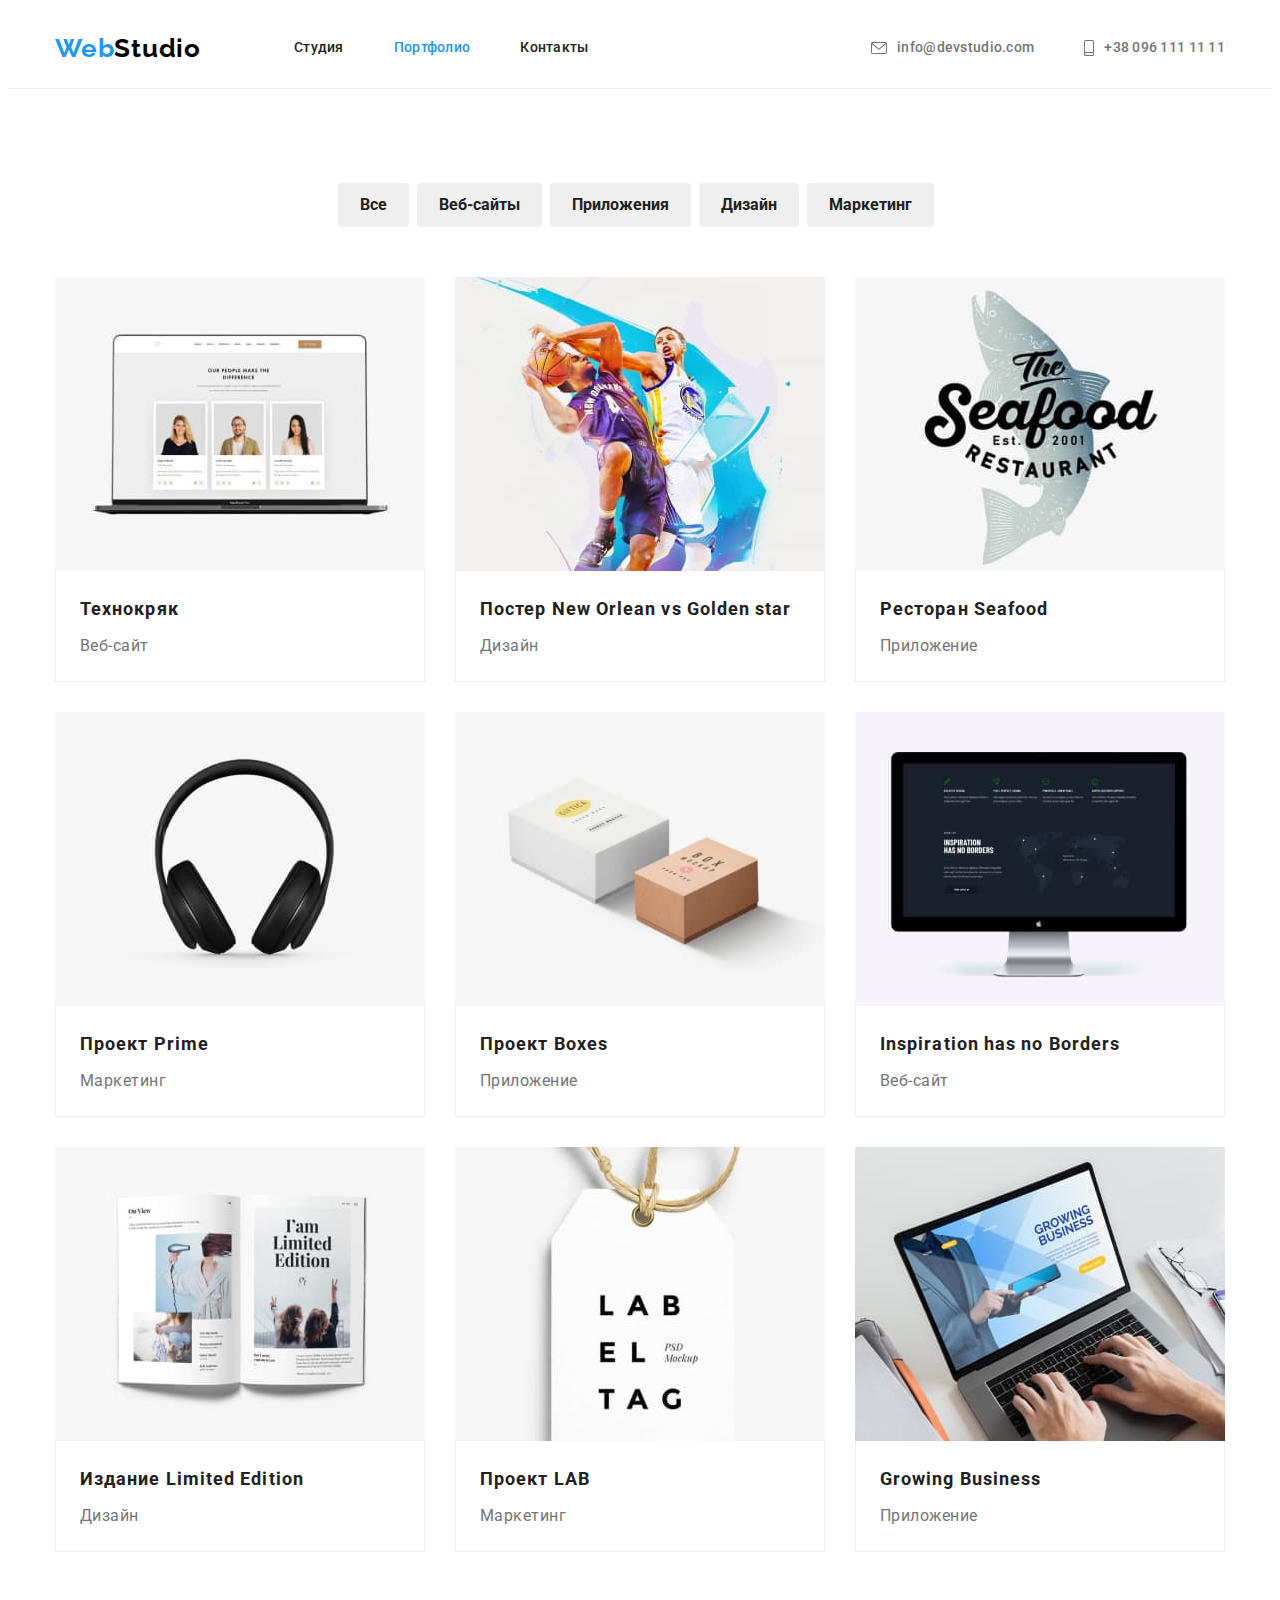
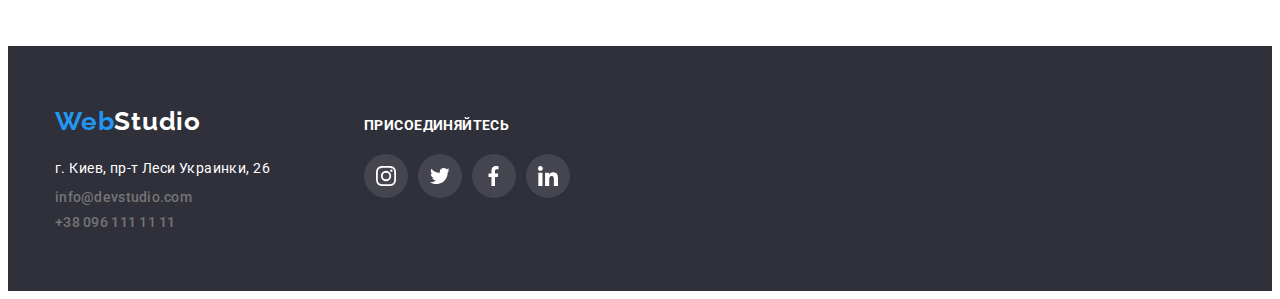
==== pages/portfolio.html @ b1bc1c3c "ДЗ 5" ====
<!DOCTYPE html>
<html lang="en">

<head>
	<meta charset="UTF-8">
	<meta name="viewport" content="width=device-width, initial-scale=1.0">
	<title>Document</title>
	<link rel="stylesheet" href="https://cdnjs.cloudflare.com/ajax/libs/modern-normalize/1.0.0/modern-normalize.min.css"
		integrity="sha512-ISS7cAi1PEhQ8jnbJpJZMd29NlhNj4AWYyLOSp2CE/CsHxTCu+r+t0D2yoJudVrd0/8fTVPUVDzY5Tvli75u/g=="
		crossorigin="anonymous" />
	<link rel="preconnect" href="https://fonts.gstatic.com">
	<link
		href="https://fonts.googleapis.com/css2?family=Raleway:wght@700&family=Roboto:wght@400;500;700;900&display=swap"
		rel="stylesheet">
	<link rel="stylesheet" href="../css/style.css">
</head>

<body>
	<!-- ШАПКА САЙТА-->
	<header class="header">
		<div class="container">
			<nav class="menu">
				<a href="#" class="logo">Web<span class="logo-color-black">Studio</span></a>
				<ul class="navigation">
					<li>
						<a class="link" href="../index.html">Студия</a>
					</li>
					<li>
						<a class="link current" href="#">Портфолио</a>
					</li>
					<li>
						<a class="link child-contacts" href="">Контакты</a>
					</li>
				</ul>
			</nav>
			<ul class="margin-contacts">
				<li>
					<a class="contacts" href="mailto:info@devstudio.com">
						<svg class="icon-header" width=16px height=12px>
							<use href="../img/symbol-defs.svg#icon-mailto"></use>
						</svg>
						info@devstudio.com
					</a>
				</li>
				<li>
					<a class="contacts" href="tel:+380961111111">
						<svg class="icon-header" width=10px height=16px>
							<use href="../img/symbol-defs.svg#icon-phone"></use>
						</svg>
						+38 096 111 11 11
					</a>
				</li>
			</ul>
		</div>
		<div></div>
	</header>
	<!-- /ШАПКА САЙТА-->
	<!-- ОСНОВНАЯ ИНФОРМАЦИЯ-->
	<main>
		<section class="main-portfolio">
			<div class="container">
				<h1 class="title-portfolio">Основные наши работы</h1>
				<ul class="batton-list">
					<li><button class="button-portfolio" type="button">Все</button></li>
					<li><button class="button-portfolio" type="button">Веб-сайты</button></li>
					<li><button class="button-portfolio" type="button">Приложения</button></li>
					<li><button class="button-portfolio" type="button">Дизайн</button></li>
					<li><button class="button-portfolio" type="button">Маркетинг</button></li>
				</ul>
				<ul class="container-kards">
					<li class="portfolio-kards">
						<a class="portfolio-shadow" href="">
							<img src="../img/portfolio/tehno.jpg" alt="Технокряк" width="370">
							<div class="main-list">
								<h2 class="activity">Технокряк</h2>
								<p class="activity-prof">Веб-сайт</p>
							</div>
						</a>
					</li>
					<li class="portfolio-kards">
						<a class="portfolio-shadow" href="">
							<img src="../img/portfolio/no-vs-gs.jpg" alt="Постер New Orlean vs Golden star" width="370">
							<div class="main-list">
								<h2 class="activity">Постер New Orlean vs Golden star</h2>
								<p class="activity-prof">Дизайн</p>
							</div>
						</a>
					</li>
					<li class="portfolio-kards">
						<a class="portfolio-shadow" href="">
							<img src="../img/portfolio/seafood.jpg" alt="Ресторан Seafood" width="370">
							<div class="main-list">
								<h2 class="activity">Ресторан Seafood</h2>
								<p class="activity-prof">Приложение</p>
							</div>
						</a>
					</li>
					<li class="portfolio-kards">
						<a class="portfolio-shadow" href="">
							<img src="../img/portfolio/prime.jpg" alt="Проект Prime" width="370">
							<div class="main-list">
								<h2 class="activity">Проект Prime</h2>
								<p class="activity-prof">Маркетинг</p>
							</div>
						</a>
					</li>
					<li class="portfolio-kards">
						<a class="portfolio-shadow" href="">
							<img src="../img/portfolio/boxes.jpg" alt="Проект Boxes" width="370">
							<div class="main-list">
								<h2 class="activity">Проект Boxes</h2>
								<p class="activity-prof">Приложение</p>
							</div>
						</a>
					</li>
					<li class="portfolio-kards">
						<a class="portfolio-shadow" href="">
							<img src="../img/portfolio/ins-borders.jpg" alt="Inspiration has no Borders" width="370">
							<div class="main-list">
								<h2 class="activity">Inspiration has no Borders</h2>
								<p class="activity-prof">Веб-сайт</p>
							</div>
						</a>
					</li>
					<li class="portfolio-kards">
						<a class="portfolio-shadow" href="">
							<img src="../img/portfolio/limited-edition.jpg" alt="Издание Limited Edition" width="370">
							<div class="main-list">
								<h2 class="activity">Издание Limited Edition</h2>
								<p class="activity-prof">Дизайн</p>
							</div>
						</a>
					</li>
					<li class="portfolio-kards">
						<a class="portfolio-shadow" href="">
							<img src="../img/portfolio/lab.jpg" alt="Проект LAB" width="370">
							<div class="main-list">
								<h2 class="activity">Проект LAB</h2>
								<p class="activity-prof">Маркетинг</p>
							</div>
						</a>
					</li>
					<li class="portfolio-kards">
						<a class="portfolio-shadow" href="">
							<img src="../img/portfolio/gr-business.jpg" alt="Growing Business" width="370">
							<div class="main-list">
								<h2 class="activity">Growing Business</h2>
								<p class="activity-prof">Приложение</p>
							</div>
						</a>
					</li>
				</ul>
			</div>
		</section>
	</main>
	<!-- /ОСНОВНАЯ ИНФОРМАЦИЯ-->
	<!-- Футер-->
	<footer class="footer-bg">
		<div class="container">
			<ul class="container-footer">
				<li>
					<a class="logo" href="#">Web<span class="logo-color-white">Studio</span></a>
					<address class="address">г. Киев, пр-т Леси Украинки, 26</address>
					<ul>
						<li class="margin-mailto">
							<a class="contacts-footer" href="mailto:info@devstudio.com">info@devstudio.com</a>
						</li>
						<li>
							<a class="contacts-footer" href="tel:+380961111111">+38 096 111 11 11</a>
						</li>
					</ul>
				</li>
				<li class="footer-icon">
					<h2 class="connect">ПРИСОЕДИНЯЙТЕСЬ</h2>
					<ul class="icon-team">
						<li>
							<a class="color-icon-ft" href="">
								<svg width=20px height=20px>
									<use href="../img/symbol-defs.svg#icon-instagram"></use>
								</svg>
							</a>
						</li>
						<li>
							<a class="color-icon-ft" href="">
								<svg width=20px height=20px>
									<use href="../img/symbol-defs.svg#icon-twitter"></use>
								</svg>
							</a>
						</li>
						<li>
							<a class="color-icon-ft" href="">
								<svg width=20px height=20px>
									<use href="../img/symbol-defs.svg#icon-facebook"></use>
								</svg>
							</a>
						</li>
						<li>
							<a class="color-icon-ft" href="">
								<svg width=20px height=20px>
									<use href="../img/symbol-defs.svg#icon-linkedin"></use>
								</svg>
							</a>
						</li>
					</ul>

				</li>
			</ul>
		</div>
	</footer>
	<!-- /Футер-->

</body>

</html>
---- css/style.css ----
html {
	box-sizing: border-box;
}
*,
*::before,
::after {
	box-sizing: inherit;
}

:root {
	--main-font-famil: "Roboto", sans-serif;
	--main-text-color: #212121;
	--color-text-h2: #ffffff;
	--color-text-paragraph: #757575;
	--text-button-hover: #ffffff;
	--main-logocolor-text: #2196f3;
	--main-logo-color: #000000;
	--off-logo-color: #ffffff;
	--color-tartet: #2196f3;
	--bg-footer: #2f303a;
	--bg-dutton: #2196f3;
	--color-bg-team-icon: #f5f4fa;
	--color-address: #ffffff;
	--color-icon: #afb1b8;
	--color-icon-contacts: #757575;
}

body {
	font-family: var(--main-font-famil);
	font-size: 14px;
	line-height: 1.14;
	letter-spacing: 0.02em;
}
ul {
	margin: 0;
	padding: 0;
}
li {
	list-style: none;
}
a {
	text-decoration: none;
}
img {
	display: block;
}
.container {
	margin-left: auto;
	margin-right: auto;
	width: 1200px;
	padding-left: 15px;
	padding-right: 15px;
}
.header {
	border-bottom: 1px solid #ececec;
}
/* ШАПКА САЙТА */
header .container {
	display: flex;
	align-items: center;
}
.header .menu {
	display: flex;
	align-items: center;
}
.menu ul {
	display: flex;
	align-items: center;
	justify-content: space-between;
}

.logo {
	display: inline-block;
	font-family: "Raleway", sans-serif;
	font-weight: bold;
	font-size: 26px;
	line-height: 1.19;
	letter-spacing: 0.03em;
	color: var(--main-logocolor-text);
	margin-right: 93px;
}
.logo-color-black {
	color: var(--main-logo-color);
}
.logo-color-white {
	color: var(--off-logo-color);
}

.navigation .link {
	font-weight: 500;
	color: var(--main-text-color);
	padding-top: 32px;
	padding-bottom: 32px;
	display: block;
}
.navigation li {
	margin-right: 50px;
}
.navigation li:last-child {
	margin-right: 0px;
}

.header li:last-child {
	padding-right: 0;
}

.navigation .link:hover,
.navigation .link:focus {
	color: var(--color-tartet);
}
.navigation .current {
	color: var(--color-tartet);
}

.margin-contacts {
	margin: 0;
	display: flex;
	margin-left: auto;
}
.margin-contacts li {
	margin-right: 50px;
	align-items: center;
}
.margin-contacts li:last-child {
	margin-right: 0px;
}

.contacts {
	/* display: inline-block; */
	display: flex;
	align-items: center;
	font-weight: 500;
	color: var(--color-text-paragraph);
	margin: 0;
	padding-top: 32px;
	padding-bottom: 32px;
	fill: var(--color-icon-contacts);
}
.contacts:hover,
.contacts:focus {
	color: var(--color-tartet);
	fill: var(--color-tartet);
}
.icon-header {
	margin-right: 10px;
}

/* /ШАПКА САЙТА */

/* БЛОК ГЕРОЙ */
.hero {
	text-align: center;
	padding-top: 200px;
	padding-bottom: 200px;
	background: #2f303a;
	background-image: linear-gradient(
			rgba(47, 48, 58, 0.4),
			rgba(47, 48, 58, 0.4)
		),
		url("../img/Img-teams.jpg");
	width: 1600px;
	height: 600px;
	margin-right: auto;
	margin-left: auto;
	border: 0px;
}
.hero .container {
	width: 700px;
}

.main-header {
	text-transform: uppercase;
	font-weight: 900;
	font-size: 44px;
	line-height: 1.36;
	letter-spacing: 0.06em;
	color: var(--color-text-h2);
	margin: 0;
	margin-bottom: 30px;
}
.button {
	min-width: 200px;
	padding: 10px 32px;
	font-family: var(--main-font-famil);
	font-weight: 700;
	font-size: 16px;
	line-height: 1.87;
	color: var(--text-button-hover);
	background: var(--bg-dutton);
	border-radius: 4px;
	border: 0;
	cursor: pointer;
}
/* / БЛОК ГЕРОЙ */
/* НАШИ ДОСТОИНСТВА */
.dignity {
	padding-top: 94px;
	padding-bottom: 94px;
}
.dignity ul {
	display: flex;
	justify-content: space-between;
}
.dignity-list {
	display: flex;
	flex-direction: column;
	width: 270px;
	height: 251px;
}
.dignity-list:not(:last-child) {
	margin-right: 30px;
}

.advantage-title {
	margin: 0;
	display: none;
}
.advantage {
	text-transform: uppercase;
	margin: 0;
	margin-bottom: 10px;
	font-family: Roboto;
	font-style: normal;
	font-weight: bold;
	font-size: 14px;
	line-height: 1.14;
	letter-spacing: 0.03em;
	color: var(--main-text-color);
}
.advantage-paragraph {
	font-weight: normal;
	font-size: 14px;
	line-height: 1.71;
	letter-spacing: 0.03em;
	color: var(--color-text-paragraph);
	margin: 0;
}
.icon-dignity {
	height: 120px;
	margin-bottom: 30px;
	background: var(--color-bg-team-icon);
	border-radius: 4px;
	display: flex;
	justify-content: center;
	align-items: center;
}

/* /НАШИ ДОСТОИНСТВА */

/* ЧТО МЫ ДЕЛАЕМ */
.advantage-list {
	padding-bottom: 94px;
}
.advantage-list ul {
	display: flex;
	justify-content: space-between;
}

.second-header {
	text-align: center;
	font-weight: bold;
	font-size: 36px;
	line-height: 1.16;
	letter-spacing: 0.03em;
	color: var(--main-text-color);
	margin: 0;
	margin-bottom: 50px;
}

/* /ЧТО МЫ ДЕЛАЕМ */

/* НАША КОМАНДА */
.team-bg ul {
	display: flex;
	justify-content: space-between;
}
.team-bg {
	background: var(--color-bg-team-icon);
	padding-bottom: 94px;
	padding-top: 94px;
}
.worker {
	width: 270px;
	background: #ffffff;
	border-radius: 0px 0px 4px 4px;
	text-align: center;
	box-shadow: 0px 1px 3px rgba(0, 0, 0, 0.12), 0px 1px 1px rgba(0, 0, 0, 0.14),
		0px 2px 1px rgba(0, 0, 0, 0.2);
}

.person {
	display: flex;
	flex-direction: column;
	padding: 30px 32px;
}

.our-team {
	font-weight: 500;
	font-size: 16px;
	line-height: 1.19;
	letter-spacing: 0.03em;
	color: var(--main-text-color);
	margin: 0;
	margin-bottom: 10px;
}
.profession {
	font-size: 16px;
	line-height: 1.19;
	letter-spacing: 0.03em;
	color: var(--color-text-paragraph);
	margin: 0;
	margin-bottom: 16px;
}

.icon-team {
	width: 206px;
	display: flex;
	align-items: center;
}
.icon-team li {
	display: flex;
	justify-content: center;
	align-items: center;
	margin: 0;
	padding: 0;
	width: 44px;
}
.icon-team li:not(:last-child) {
	margin-right: 10px;
}

.color-icon {
	display: flex;
	justify-content: center;
	align-items: center;
	width: 44px;
	height: 44px;
	fill: var(--color-icon);
}
.color-icon:hover,
.color-icon:focus {
	fill: #ffffff;
	border-radius: 50%;
	background: var(--color-tartet);
}

/* /НАША КОМАНДА */

/* Постоянные клиенты */
.clients {
	padding-bottom: 94px;
	padding-top: 94px;
}
.icon-clients {
	display: flex;
}
.icon-clients li {
	margin-right: 30px;
	width: 170px;
	height: 90px;
}
.icon-clients li:last-child {
	margin-right: 0px;
}

.clients-list {
	display: flex;
	justify-content: center;
	align-items: center;
	fill: var(--color-icon);
	border: 1px solid #afb1b8;
	border-radius: 4px;
	width: 100%;
	height: 100%;
}
.clients-list:focus,
.clients-list:hover {
	fill: var(--color-tartet);
	border: 1px solid var(--color-tartet);
}

/* /Постоянные клиенты */

/* ФУТЕР */

.footer-bg {
	background-color: var(--bg-footer);
	padding-top: 60px;
	padding-bottom: 60px;
}
.footer-bg .logo {
	margin-bottom: 20px;
}
.container-footer {
	display: flex;
	align-items: baseline;
}
.container-footer li {
	margin-right: 70px;
}
.container-footer li:last-child {
	margin-right: 0px;
}

.footer-icon ul {
	display: flex;
}
.address {
	font-weight: normal;
	font-size: 14px;
	line-height: 1.71;
	letter-spacing: 0.03em;
	color: var(--color-address);
	font-style: normal;
	margin-bottom: 9px;
}
.contacts-footer {
	font-weight: 500;
	font-size: 14px;
	line-height: 1.14;
	letter-spacing: 0.02em;
	color: var(--color-text-paragraph);
	margin: 0;
}
.contacts-footer:hover,
.contacts-footer:focus {
	color: var(--color-tartet);
}
.margin-mailto {
	margin-bottom: 9px;
}
.connect {
	font-weight: bold;
	font-size: 14px;
	line-height: 1.14;
	letter-spacing: 0.03em;
	color: var(--color-text-h2);
	margin: 0;
	margin-bottom: 20px;
}
.icon-team li {
	background: rgba(255, 255, 255, 0.1);
	border-radius: 50%;
}
.color-icon-ft {
	display: flex;
	justify-content: center;
	align-items: center;
	width: 44px;
	height: 44px;
	border-radius: 50%;
	fill: #ffffff;
}
.color-icon-ft:hover,
.color-icon-ft:focus {
	fill: #ffffff;
	border-radius: 50%;
	background: var(--color-tartet);
}

/* /ФУТЕР */

/* ПОРТФОЛИО */

.main-portfolio {
	padding: 94px 0;
}
.title-portfolio {
	margin: 0;
	display: none;
}
.container .batton-list {
	display: flex;
	justify-content: center;
}
.container .container-kards {
	display: flex;
	flex-wrap: wrap;
}
.batton-list {
	margin-bottom: 50px;
}
.button-portfolio {
	border: 0;
	display: inline-block;
	border-radius: 4px;
	padding: 6px 22px;
	font-family: var(--main-font-famil);
	font-weight: 700;
	font-size: 16px;
	line-height: 2;
	color: var(--main-text-color);
	cursor: pointer;
}
.batton-list li {
	margin-right: 8px;
}
.button-portfolio:hover,
.button-portfolio:focus {
	color: var(--text-button-hover);
	background: var(--color-tartet);
	box-shadow: 0px 3px 1px rgba(0, 0, 0, 0.1), 0px 1px 2px rgba(0, 0, 0, 0.08),
		0px 2px 2px rgba(0, 0, 0, 0.12);
	border: 0;
}
.container-kards li {
	width: 370px;
	margin-right: 30px;
	margin-bottom: 30px;
}

.portfolio-kards:nth-child(3n + 3) {
	margin-right: 0;
}
.portfolio-kards:nth-last-child(-n + 3) {
	margin-bottom: 0;
}

.container-kards li:nth-last-child(-n + 3) {
	margin-bottom: 0px;
}

.main-list {
	padding: 20px 24px;
	border-right: 1px solid #eeeeee;
	border-bottom: 1px solid #eeeeee;
	border-left: 1px solid #eeeeee;
}
.portfolio-shadow {
	display: block;
}

.portfolio-shadow:focus,
.portfolio-shadow:hover {
	box-shadow: 0px 1px 1px rgba(0, 0, 0, 0.12), 0px 4px 4px rgba(0, 0, 0, 0.06),
		1px 4px 6px rgba(0, 0, 0, 0.16);
}

.activity {
	font-weight: bold;
	font-size: 18px;
	line-height: 2;
	letter-spacing: 0.06em;
	color: var(--main-text-color);
	margin: 0;
	margin-bottom: 4px;
}
.activity-prof {
	margin: 0;
	font-weight: normal;
	font-size: 16px;
	line-height: 1.87;
	letter-spacing: 0.03em;
	color: var(--color-text-paragraph);
}
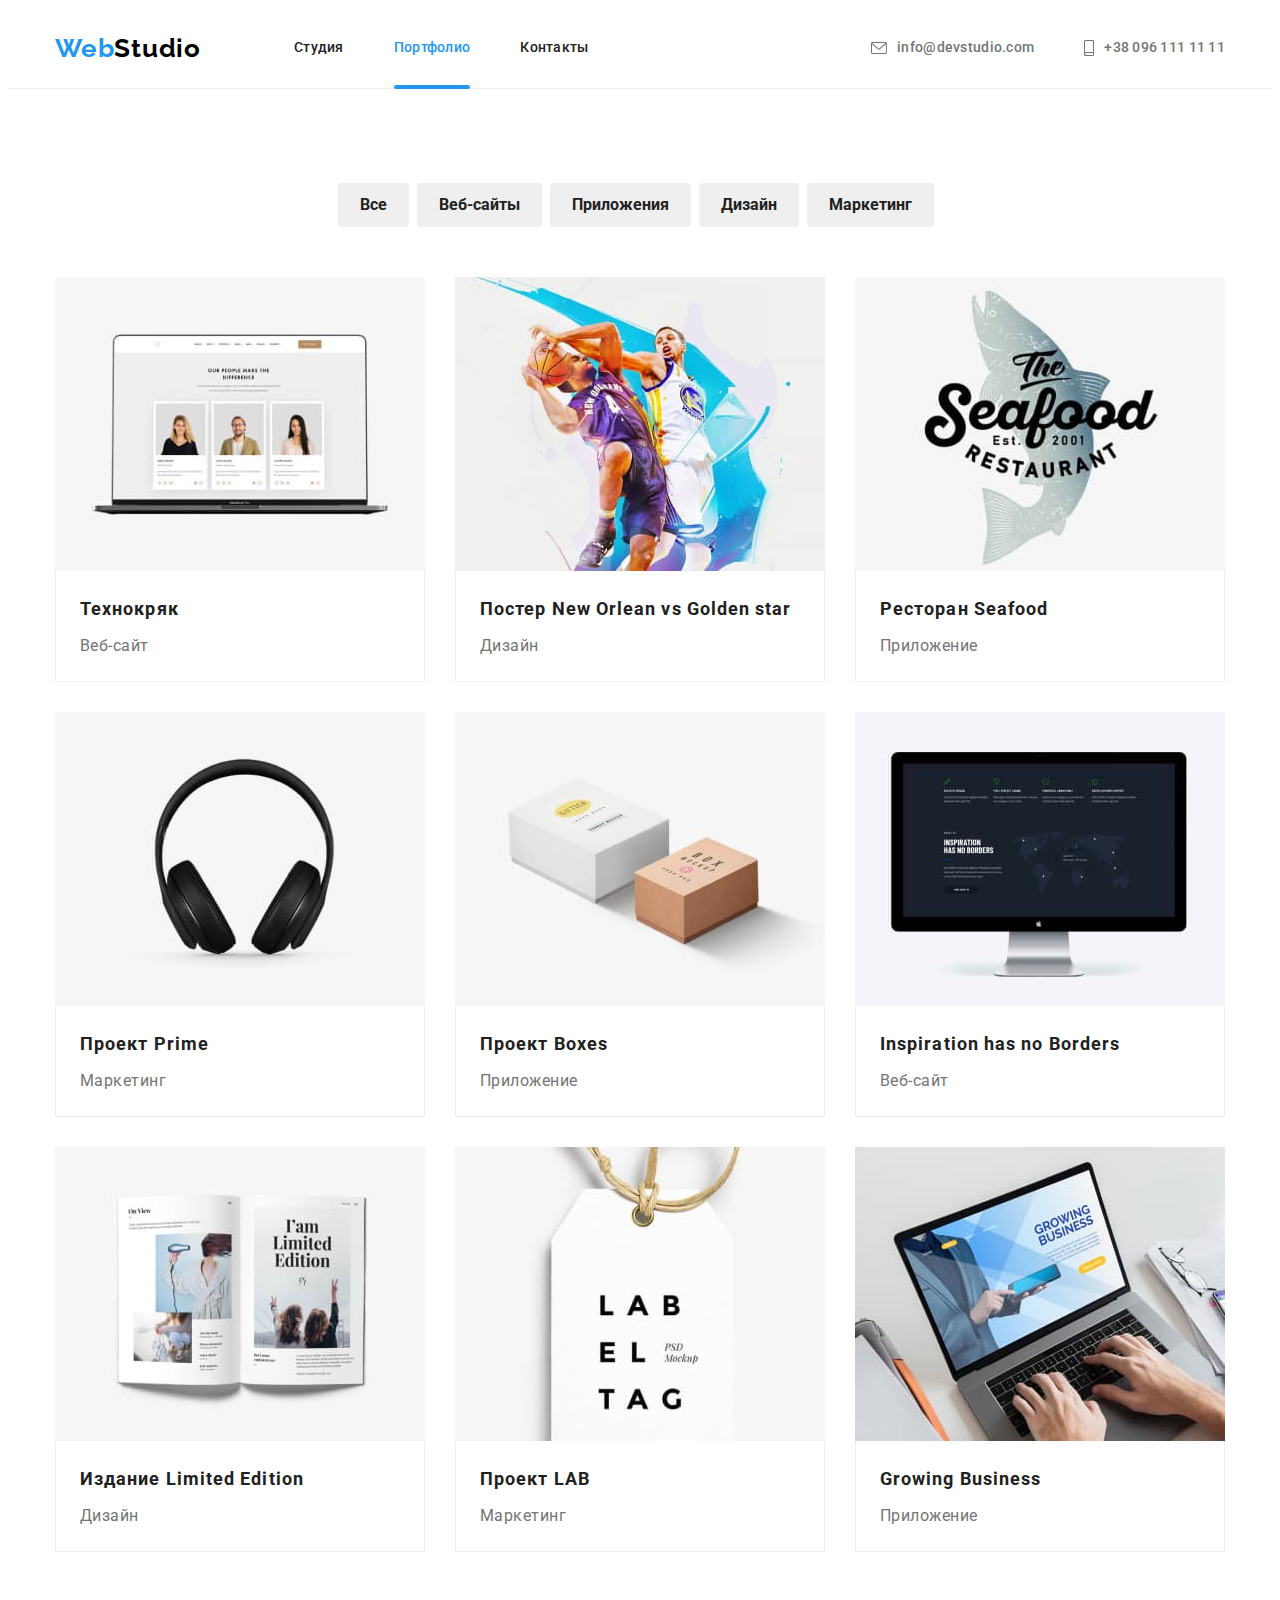
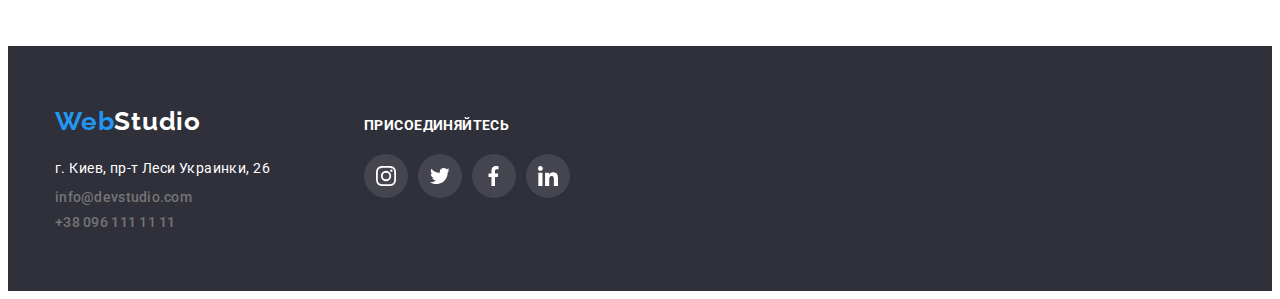
==== commit c5279bd4: "ДЗ 5" ====
--- a/pages/portfolio.html
+++ b/pages/portfolio.html
@@ -70,7 +70,13 @@
 				<ul class="container-kards">
 					<li class="portfolio-kards">
 						<a class="portfolio-shadow" href="">
-							<img src="../img/portfolio/tehno.jpg" alt="Технокряк" width="370">
+							<div class="portfolio-imge">
+								<img src="../img/portfolio/tehno.jpg" alt="Технокряк" width="370">
+								<p class="portfolio-text">
+									Технокряк это современная площадка распространения коронавируса. Компании используют
+									эту платформу для цифрового шпионажа и атак на защищённые сервера конкурентов.
+								</p>
+							</div>
 							<div class="main-list">
 								<h2 class="activity">Технокряк</h2>
 								<p class="activity-prof">Веб-сайт</p>
@@ -79,7 +85,14 @@
 					</li>
 					<li class="portfolio-kards">
 						<a class="portfolio-shadow" href="">
-							<img src="../img/portfolio/no-vs-gs.jpg" alt="Постер New Orlean vs Golden star" width="370">
+							<div class="portfolio-imge">
+								<img src="../img/portfolio/no-vs-gs.jpg" alt="Постер New Orlean vs Golden star"
+									width="370">
+								<p class="portfolio-text">
+									Технокряк это современная площадка распространения коронавируса. Компании используют
+									эту платформу для цифрового шпионажа и атак на защищённые сервера конкурентов.
+								</p>
+							</div>
 							<div class="main-list">
 								<h2 class="activity">Постер New Orlean vs Golden star</h2>
 								<p class="activity-prof">Дизайн</p>
@@ -88,7 +101,13 @@
 					</li>
 					<li class="portfolio-kards">
 						<a class="portfolio-shadow" href="">
-							<img src="../img/portfolio/seafood.jpg" alt="Ресторан Seafood" width="370">
+							<div class="portfolio-imge">
+								<img src="../img/portfolio/seafood.jpg" alt="Ресторан Seafood" width="370">
+								<p class="portfolio-text">
+									Технокряк это современная площадка распространения коронавируса. Компании используют
+									эту платформу для цифрового шпионажа и атак на защищённые сервера конкурентов.
+								</p>
+							</div>
 							<div class="main-list">
 								<h2 class="activity">Ресторан Seafood</h2>
 								<p class="activity-prof">Приложение</p>
@@ -97,7 +116,13 @@
 					</li>
 					<li class="portfolio-kards">
 						<a class="portfolio-shadow" href="">
-							<img src="../img/portfolio/prime.jpg" alt="Проект Prime" width="370">
+							<div class="portfolio-imge">
+								<img src="../img/portfolio/prime.jpg" alt="Проект Prime" width="370">
+								<p class="portfolio-text">
+									Технокряк это современная площадка распространения коронавируса. Компании используют
+									эту платформу для цифрового шпионажа и атак на защищённые сервера конкурентов.
+								</p>
+							</div>
 							<div class="main-list">
 								<h2 class="activity">Проект Prime</h2>
 								<p class="activity-prof">Маркетинг</p>
@@ -106,7 +131,13 @@
 					</li>
 					<li class="portfolio-kards">
 						<a class="portfolio-shadow" href="">
-							<img src="../img/portfolio/boxes.jpg" alt="Проект Boxes" width="370">
+							<div class="portfolio-imge">
+								<img src="../img/portfolio/boxes.jpg" alt="Проект Boxes" width="370">
+								<p class="portfolio-text">
+									Технокряк это современная площадка распространения коронавируса. Компании используют
+									эту платформу для цифрового шпионажа и атак на защищённые сервера конкурентов.
+								</p>
+							</div>
 							<div class="main-list">
 								<h2 class="activity">Проект Boxes</h2>
 								<p class="activity-prof">Приложение</p>
@@ -115,7 +146,14 @@
 					</li>
 					<li class="portfolio-kards">
 						<a class="portfolio-shadow" href="">
-							<img src="../img/portfolio/ins-borders.jpg" alt="Inspiration has no Borders" width="370">
+							<div class="portfolio-imge">
+								<img src="../img/portfolio/ins-borders.jpg" alt="Inspiration has no Borders"
+									width="370">
+								<p class="portfolio-text">
+									Технокряк это современная площадка распространения коронавируса. Компании используют
+									эту платформу для цифрового шпионажа и атак на защищённые сервера конкурентов.
+								</p>
+							</div>
 							<div class="main-list">
 								<h2 class="activity">Inspiration has no Borders</h2>
 								<p class="activity-prof">Веб-сайт</p>
@@ -124,7 +162,14 @@
 					</li>
 					<li class="portfolio-kards">
 						<a class="portfolio-shadow" href="">
-							<img src="../img/portfolio/limited-edition.jpg" alt="Издание Limited Edition" width="370">
+							<div class="portfolio-imge">
+								<img src="../img/portfolio/limited-edition.jpg" alt="Издание Limited Edition"
+									width="370">
+								<p class="portfolio-text">
+									Технокряк это современная площадка распространения коронавируса. Компании используют
+									эту платформу для цифрового шпионажа и атак на защищённые сервера конкурентов.
+								</p>
+							</div>
 							<div class="main-list">
 								<h2 class="activity">Издание Limited Edition</h2>
 								<p class="activity-prof">Дизайн</p>
@@ -133,7 +178,13 @@
 					</li>
 					<li class="portfolio-kards">
 						<a class="portfolio-shadow" href="">
-							<img src="../img/portfolio/lab.jpg" alt="Проект LAB" width="370">
+							<div class="portfolio-imge">
+								<img src="../img/portfolio/lab.jpg" alt="Проект LAB" width="370">
+								<p class="portfolio-text">
+									Технокряк это современная площадка распространения коронавируса. Компании используют
+									эту платформу для цифрового шпионажа и атак на защищённые сервера конкурентов.
+								</p>
+							</div>
 							<div class="main-list">
 								<h2 class="activity">Проект LAB</h2>
 								<p class="activity-prof">Маркетинг</p>
@@ -142,7 +193,13 @@
 					</li>
 					<li class="portfolio-kards">
 						<a class="portfolio-shadow" href="">
-							<img src="../img/portfolio/gr-business.jpg" alt="Growing Business" width="370">
+							<div class="portfolio-imge">
+								<img src="../img/portfolio/gr-business.jpg" alt="Growing Business" width="370">
+								<p class="portfolio-text">
+									Технокряк это современная площадка распространения коронавируса. Компании используют
+									эту платформу для цифрового шпионажа и атак на защищённые сервера конкурентов.
+								</p>
+							</div>
 							<div class="main-list">
 								<h2 class="activity">Growing Business</h2>
 								<p class="activity-prof">Приложение</p>
--- a/css/style.css
+++ b/css/style.css
@@ -19,6 +19,7 @@
 	--color-tartet: #2196f3;
 	--bg-footer: #2f303a;
 	--bg-dutton: #2196f3;
+	--bg-modal: #ffffff;
 	--color-bg-team-icon: #f5f4fa;
 	--color-address: #ffffff;
 	--color-icon: #afb1b8;
@@ -92,9 +93,11 @@
 	padding-top: 32px;
 	padding-bottom: 32px;
 	display: block;
+	transition: color 250ms cubic-bezier(0.4, 0, 0.2, 1);
 }
 .navigation li {
 	margin-right: 50px;
+	position: relative;
 }
 .navigation li:last-child {
 	margin-right: 0px;
@@ -111,6 +114,32 @@
 .navigation .current {
 	color: var(--color-tartet);
 }
+.current::after {
+	position: absolute;
+	left: 0;
+	bottom: 0;
+	content: "";
+	opacity: 1;
+	display: block;
+	height: 4px;
+	width: 100%;
+	background-color: #2196f3;
+	border-radius: 2px;
+	bottom: -1px;
+}
+.link:hover::after,
+.link:focus::after {
+	position: absolute;
+	left: 0;
+	bottom: 0;
+	content: "";
+	display: block;
+	height: 4px;
+	width: 100%;
+	background-color: #2196f3;
+	border-radius: 2px;
+	bottom: -1px;
+}
 
 .margin-contacts {
 	margin: 0;
@@ -126,7 +155,6 @@
 }
 
 .contacts {
-	/* display: inline-block; */
 	display: flex;
 	align-items: center;
 	font-weight: 500;
@@ -135,6 +163,8 @@
 	padding-top: 32px;
 	padding-bottom: 32px;
 	fill: var(--color-icon-contacts);
+	transition: color 250ms cubic-bezier(0.4, 0, 0.2, 1);
+	transition: fill 250ms cubic-bezier(0.4, 0, 0.2, 1);
 }
 .contacts:hover,
 .contacts:focus {
@@ -191,6 +221,50 @@
 	border: 0;
 	cursor: pointer;
 }
+.backdrop {
+	position: fixed;
+	top: 0;
+	left: 0;
+	width: 100%;
+	height: 100%;
+	background: rgba(0, 0, 0, 0.2);
+}
+.backdrop.is-hidden {
+	opacity: 0;
+	pointer-events: none;
+}
+
+.modal {
+	position: absolute;
+	top: 50%;
+	left: 50%;
+	transform: translate(-50%, -50%);
+
+	min-width: 528px;
+	min-height: 581px;
+
+	background: var(--bg-modal);
+}
+
+.button-modal {
+	position: absolute;
+	top: 0;
+	right: 0;
+	height: 30px;
+	width: 30px;
+	border-radius: 50%;
+	border: 1px solid rgba(0, 0, 0, 0.1);
+	margin-right: 8px;
+	margin-top: 8px;
+	background: var(--bg-modal);
+	transition-property: all;
+	transition: 250ms cubic-bezier(0.4, 0, 0.2, 1);
+}
+.button-modal:focus,
+.button-modal:hover {
+	background: var(--color-tartet);
+	color: var(--bg-modal);
+}
 /* / БЛОК ГЕРОЙ */
 /* НАШИ ДОСТОИНСТВА */
 .dignity {
@@ -248,12 +322,33 @@
 /* /НАШИ ДОСТОИНСТВА */
 
 /* ЧТО МЫ ДЕЛАЕМ */
-.advantage-list {
+.works-list {
 	padding-bottom: 94px;
 }
-.advantage-list ul {
+.works-list ul {
 	display: flex;
 	justify-content: space-between;
+}
+.works-element {
+	position: relative;
+}
+.works-paragraph {
+	position: absolute;
+	text-transform: uppercase;
+	width: 100%;
+	height: 70px;
+	background: rgba(47, 48, 58, 0.8);
+	display: block;
+	text-align: center;
+	padding-top: 27px;
+	padding-bottom: 27px;
+	font-style: normal;
+	font-weight: bold;
+	font-size: 14px;
+	line-height: 1.14;
+	letter-spacing: 0.03em;
+	color: #ffffff;
+	bottom: 0;
 }
 
 .second-header {
@@ -336,6 +431,8 @@
 	width: 44px;
 	height: 44px;
 	fill: var(--color-icon);
+	transition-property: all;
+	transition: 250ms cubic-bezier(0.4, 0, 0.2, 1);
 }
 .color-icon:hover,
 .color-icon:focus {
@@ -372,6 +469,8 @@
 	border-radius: 4px;
 	width: 100%;
 	height: 100%;
+	transition-property: all;
+	transition: 250ms cubic-bezier(0.4, 0, 0.2, 1);
 }
 .clients-list:focus,
 .clients-list:hover {
@@ -421,6 +520,7 @@
 	letter-spacing: 0.02em;
 	color: var(--color-text-paragraph);
 	margin: 0;
+	transition: color 250ms cubic-bezier(0.4, 0, 0.2, 1);
 }
 .contacts-footer:hover,
 .contacts-footer:focus {
@@ -450,6 +550,8 @@
 	height: 44px;
 	border-radius: 50%;
 	fill: #ffffff;
+	transition-property: all;
+	transition: 250ms cubic-bezier(0.4, 0, 0.2, 1);
 }
 .color-icon-ft:hover,
 .color-icon-ft:focus {
@@ -491,6 +593,8 @@
 	line-height: 2;
 	color: var(--main-text-color);
 	cursor: pointer;
+	transition-property: all;
+	transition: 250ms cubic-bezier(0.4, 0, 0.2, 1);
 }
 .batton-list li {
 	margin-right: 8px;
@@ -528,6 +632,8 @@
 }
 .portfolio-shadow {
 	display: block;
+	transition-property: all;
+	transition: 250ms cubic-bezier(0.4, 0, 0.2, 1);
 }
 
 .portfolio-shadow:focus,
@@ -553,3 +659,33 @@
 	letter-spacing: 0.03em;
 	color: var(--color-text-paragraph);
 }
+.portfolio-imge {
+	position: relative;
+	overflow: hidden;
+}
+.portfolio-text {
+	position: absolute;
+	top: 0;
+	left: 0;
+	margin: 0;
+	width: 100%;
+	height: 100%;
+	background: rgba(33, 150, 243, 0.9);
+	padding: 63px 24px;
+	font-style: normal;
+	font-weight: normal;
+	font-size: 18px;
+	line-height: 1.55;
+	letter-spacing: 0.03em;
+	color: var(--off-logo-color);
+	transform: translateY(100%);
+	opacity: 0;
+	transition-property: all;
+	transition: 250ms cubic-bezier(0.4, 0, 0.2, 1);
+	pointer-events: none;
+}
+.portfolio-shadow:hover .portfolio-text,
+.portfolio-shadow:focus .portfolio-text {
+	transform: translateY(0);
+	opacity: 1;
+}
